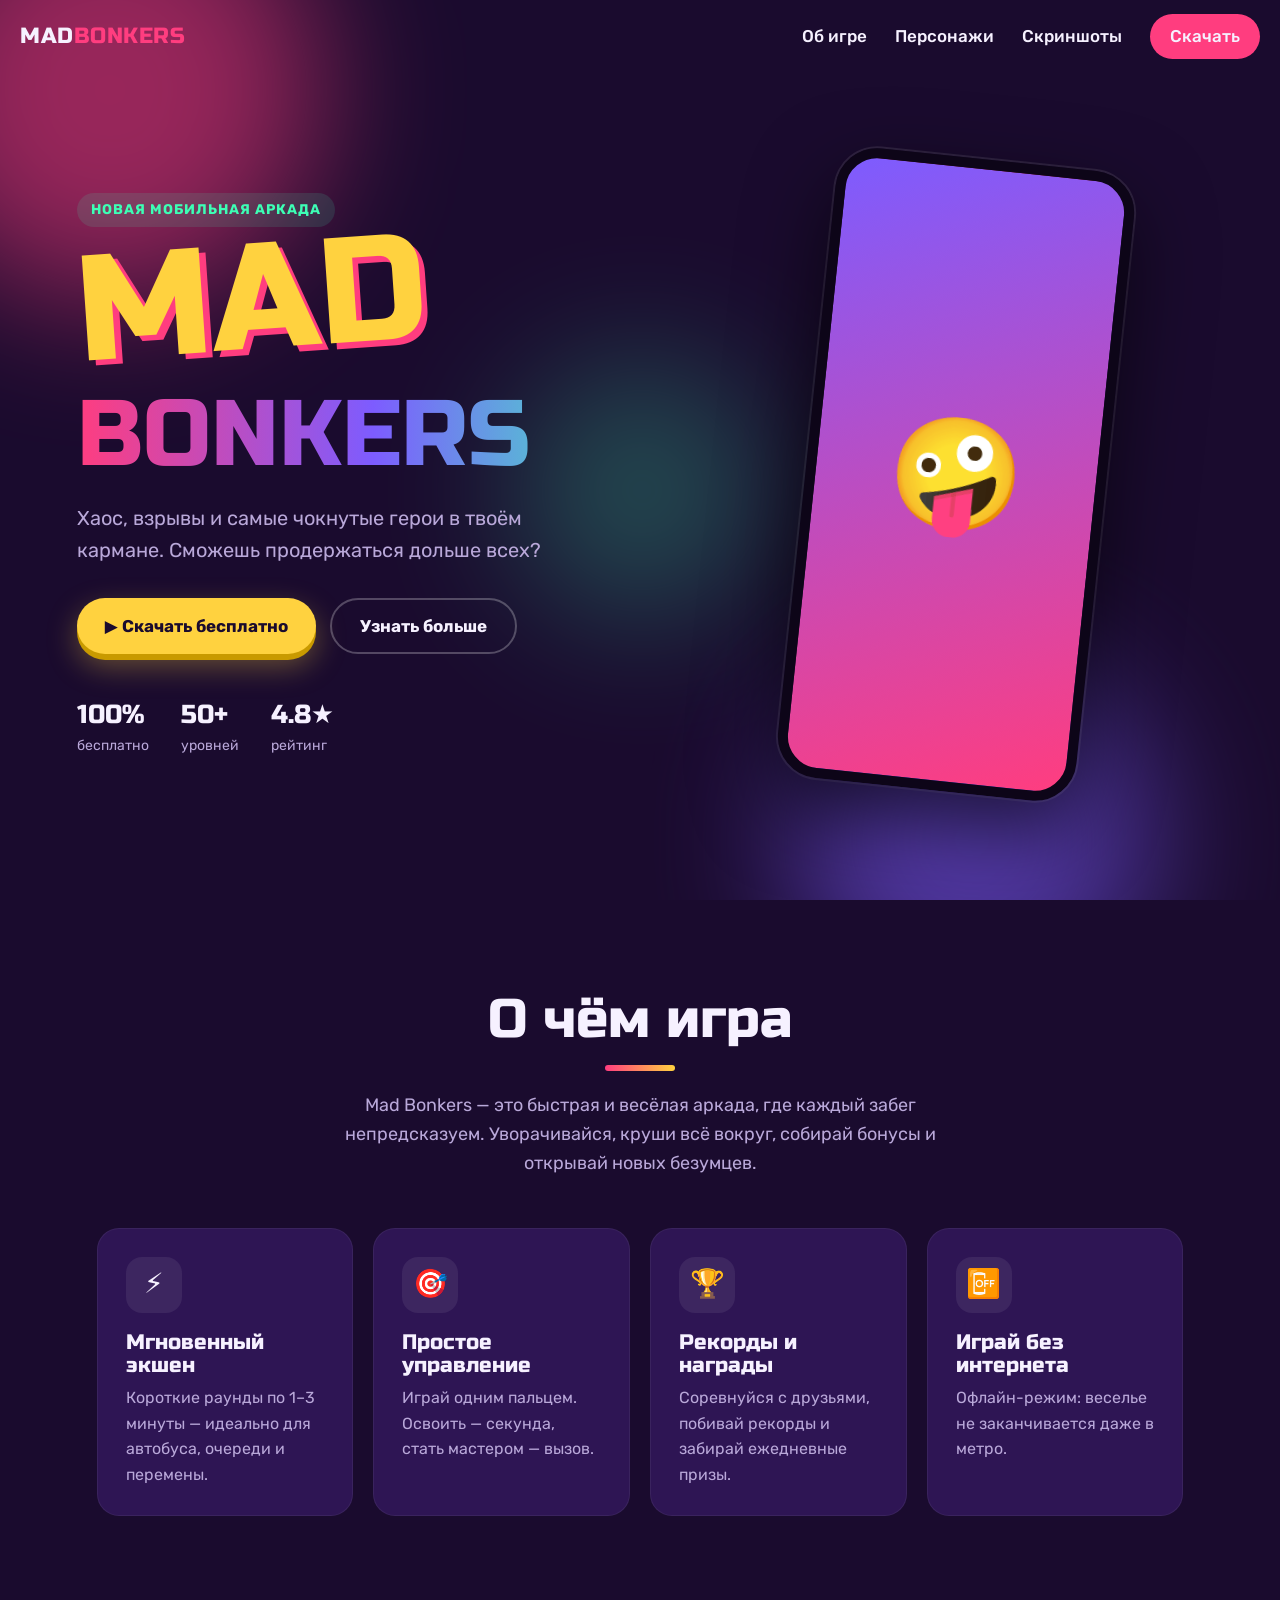
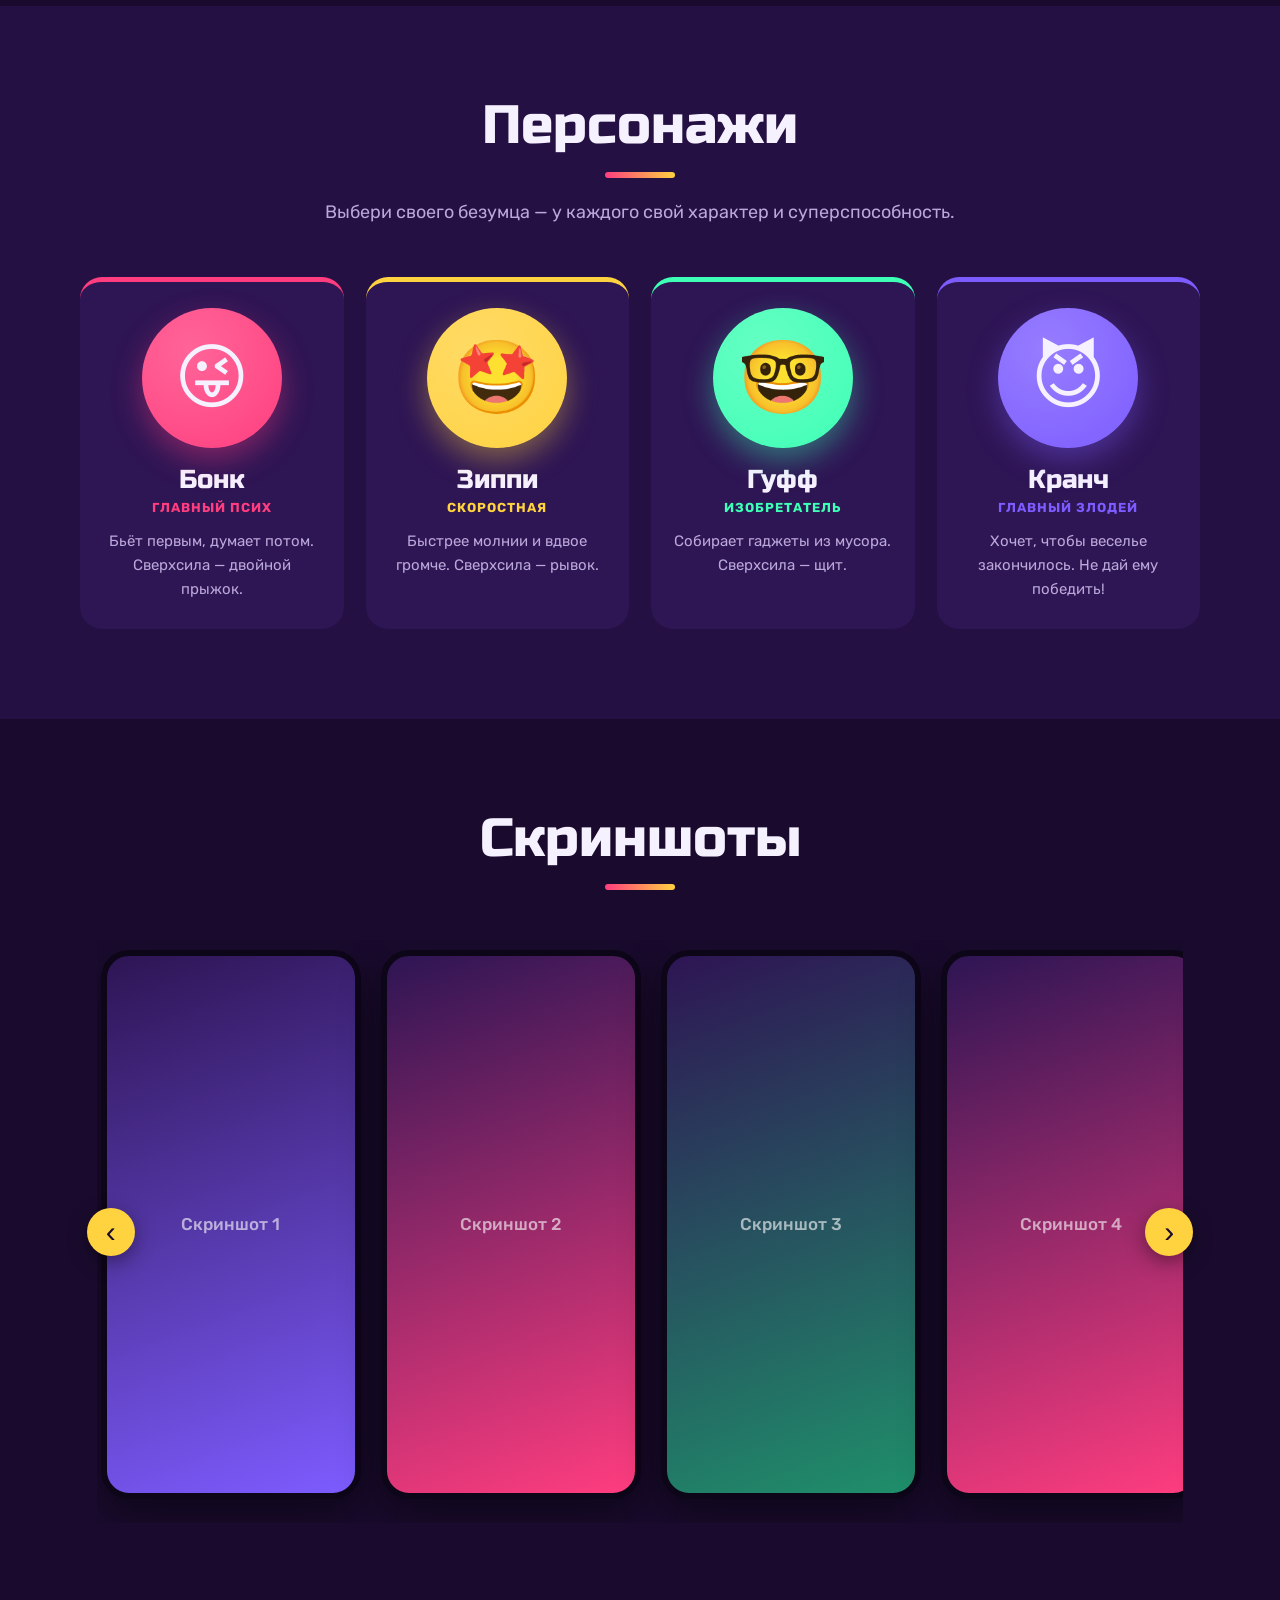
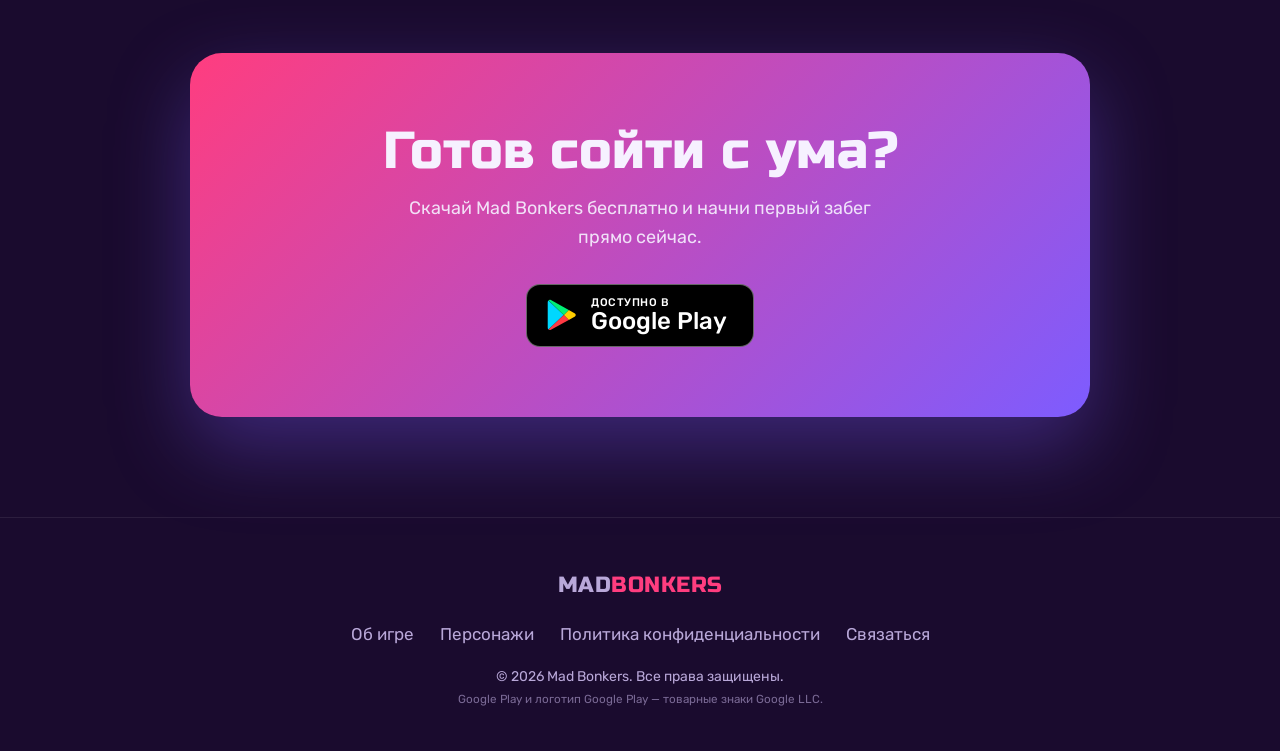
==== index.html @ 16b17f23 "Лендинг Mad Bonkers Co-Authored-By: Claude Opus 5.5 <noreply@anthropic.com>" ====
<!doctype html>
<html lang="ru">
<head>
  <meta charset="utf-8">
  <meta name="viewport" content="width=device-width, initial-scale=1, viewport-fit=cover">
  <title>Mad Bonkers — безумная мобильная игра</title>
  <meta name="description" content="Mad Bonkers — сумасшедшая аркада для телефона. Скачай бесплатно в Google Play!">
  <meta name="theme-color" content="#1a0b2e">

  <!-- Превью при отправке ссылки в мессенджеры -->
  <meta property="og:title" content="Mad Bonkers">
  <meta property="og:description" content="Сумасшедшая аркада для телефона. Скачай бесплатно!">
  <meta property="og:type" content="website">
  <meta property="og:image" content="assets/og.jpg">

  <link rel="icon" href="assets/icon.png">
  <link rel="preconnect" href="https://fonts.googleapis.com">
  <link rel="preconnect" href="https://fonts.gstatic.com" crossorigin>
  <link href="https://fonts.googleapis.com/css2?family=Russo+One&family=Rubik:wght@400;500;700&display=swap" rel="stylesheet">
  <link rel="stylesheet" href="style.css">
</head>
<body>

  <!-- ===== Шапка ===== -->
  <header class="nav" id="nav">
    <a href="#top" class="nav__logo">MAD<span>BONKERS</span></a>
    <button class="nav__burger" id="burger" aria-label="Меню" aria-expanded="false">
      <span></span><span></span><span></span>
    </button>
    <nav class="nav__links" id="navLinks">
      <a href="#about">Об игре</a>
      <a href="#characters">Персонажи</a>
      <a href="#screens">Скриншоты</a>
      <a href="#download" class="nav__cta">Скачать</a>
    </nav>
  </header>

  <main id="top">

    <!-- ===== Главный экран ===== -->
    <section class="hero">
      <div class="hero__bg" aria-hidden="true">
        <span class="blob b1"></span><span class="blob b2"></span><span class="blob b3"></span>
      </div>
      <div class="hero__content">
        <p class="tag">Новая мобильная аркада</p>
        <h1 class="hero__title">
          <span class="t1">MAD</span>
          <span class="t2">BONKERS</span>
        </h1>
        <p class="hero__sub">Хаос, взрывы и самые чокнутые герои в твоём кармане. Сможешь продержаться дольше всех?</p>
        <div class="hero__actions">
          <a class="btn btn--primary js-play" href="#" target="_blank" rel="noopener">▶ Скачать бесплатно</a>
          <a class="btn btn--ghost" href="#about">Узнать больше</a>
        </div>
        <ul class="hero__stats">
          <li><b>100%</b>бесплатно</li>
          <li><b>50+</b>уровней</li>
          <li><b>4.8★</b>рейтинг</li>
        </ul>
      </div>
      <div class="hero__phone" aria-hidden="true">
        <div class="phone">
          <img src="assets/screen1.jpg" alt="" class="js-img">
          <div class="phone__ph">🤪</div>
        </div>
      </div>
    </section>

    <!-- ===== Об игре ===== -->
    <section class="section" id="about">
      <h2 class="section__title reveal">О чём игра</h2>
      <p class="section__lead reveal">Mad Bonkers — это быстрая и весёлая аркада, где каждый забег непредсказуем. Уворачивайся, круши всё вокруг, собирай бонусы и открывай новых безумцев.</p>
      <div class="features">
        <article class="feature reveal">
          <div class="feature__icon">⚡</div>
          <h3>Мгновенный экшен</h3>
          <p>Короткие раунды по 1–3 минуты — идеально для автобуса, очереди и перемены.</p>
        </article>
        <article class="feature reveal">
          <div class="feature__icon">🎯</div>
          <h3>Простое управление</h3>
          <p>Играй одним пальцем. Освоить — секунда, стать мастером — вызов.</p>
        </article>
        <article class="feature reveal">
          <div class="feature__icon">🏆</div>
          <h3>Рекорды и награды</h3>
          <p>Соревнуйся с друзьями, побивай рекорды и забирай ежедневные призы.</p>
        </article>
        <article class="feature reveal">
          <div class="feature__icon">📴</div>
          <h3>Играй без интернета</h3>
          <p>Офлайн-режим: веселье не заканчивается даже в метро.</p>
        </article>
      </div>
    </section>

    <!-- ===== Персонажи ===== -->
    <section class="section section--alt" id="characters">
      <h2 class="section__title reveal">Персонажи</h2>
      <p class="section__lead reveal">Выбери своего безумца — у каждого свой характер и суперспособность.</p>
      <div class="chars">
        <article class="char reveal" style="--c:#ff3d7f">
          <div class="char__pic"><img src="assets/char1.png" alt="Бонк" class="js-img"><span>😜</span></div>
          <h3>Бонк</h3>
          <p class="char__role">Главный псих</p>
          <p>Бьёт первым, думает потом. Сверхсила — двойной прыжок.</p>
        </article>
        <article class="char reveal" style="--c:#ffd23f">
          <div class="char__pic"><img src="assets/char2.png" alt="Зиппи" class="js-img"><span>🤩</span></div>
          <h3>Зиппи</h3>
          <p class="char__role">Скоростная</p>
          <p>Быстрее молнии и вдвое громче. Сверхсила — рывок.</p>
        </article>
        <article class="char reveal" style="--c:#3dffb5">
          <div class="char__pic"><img src="assets/char3.png" alt="Гуфф" class="js-img"><span>🤓</span></div>
          <h3>Гуфф</h3>
          <p class="char__role">Изобретатель</p>
          <p>Собирает гаджеты из мусора. Сверхсила — щит.</p>
        </article>
        <article class="char reveal" style="--c:#7d5cff">
          <div class="char__pic"><img src="assets/char4.png" alt="Кранч" class="js-img"><span>😈</span></div>
          <h3>Кранч</h3>
          <p class="char__role">Главный злодей</p>
          <p>Хочет, чтобы веселье закончилось. Не дай ему победить!</p>
        </article>
      </div>
    </section>

    <!-- ===== Скриншоты ===== -->
    <section class="section" id="screens">
      <h2 class="section__title reveal">Скриншоты</h2>
      <div class="gallery-wrap">
        <button class="gallery__btn prev" aria-label="Назад">‹</button>
        <div class="gallery" id="gallery">
          <figure class="shot"><img src="assets/screen1.jpg" alt="Скриншот 1" loading="lazy" class="js-img"><span>Скриншот 1</span></figure>
          <figure class="shot"><img src="assets/screen2.jpg" alt="Скриншот 2" loading="lazy" class="js-img"><span>Скриншот 2</span></figure>
          <figure class="shot"><img src="assets/screen3.jpg" alt="Скриншот 3" loading="lazy" class="js-img"><span>Скриншот 3</span></figure>
          <figure class="shot"><img src="assets/screen4.jpg" alt="Скриншот 4" loading="lazy" class="js-img"><span>Скриншот 4</span></figure>
          <figure class="shot"><img src="assets/screen5.jpg" alt="Скриншот 5" loading="lazy" class="js-img"><span>Скриншот 5</span></figure>
        </div>
        <button class="gallery__btn next" aria-label="Вперёд">›</button>
      </div>
    </section>

    <!-- ===== Скачать ===== -->
    <section class="download" id="download">
      <div class="download__card reveal">
        <h2>Готов сойти с ума?</h2>
        <p>Скачай Mad Bonkers бесплатно и начни первый забег прямо сейчас.</p>
        <a class="gplay js-play" href="#" target="_blank" rel="noopener" aria-label="Скачать в Google Play">
          <svg viewBox="0 0 24 26" aria-hidden="true">
            <path fill="#00d7fe" d="M1 1.2 13.4 13 1 24.8c-.4-.3-.6-.8-.6-1.4V2.6c0-.6.2-1.1.6-1.4z"/>
            <path fill="#ffce00" d="m17.5 17.1-4.1-4.1 4.1-4.1 4.7 2.7c1.3.8 1.3 2 0 2.8z"/>
            <path fill="#ff3a44" d="M17.5 17.1 13.4 13 1 24.8c.5.5 1.2.5 2 .1z"/>
            <path fill="#00f076" d="M17.5 8.9 3 .9C2.2.5 1.5.6 1 1.1L13.4 13z"/>
          </svg>
          <span><small>ДОСТУПНО В</small>Google Play</span>
        </a>
      </div>
    </section>
  </main>

  <!-- ===== Подвал ===== -->
  <footer class="footer">
    <div class="footer__logo">MAD<span>BONKERS</span></div>
    <nav class="footer__links">
      <a href="#about">Об игре</a>
      <a href="#characters">Персонажи</a>
      <a href="privacy.html">Политика конфиденциальности</a>
      <a href="mailto:hello@example.com">Связаться</a>
    </nav>
    <p class="footer__copy">© <span id="year"></span> Mad Bonkers. Все права защищены.<br>
      <small>Google Play и логотип Google Play — товарные знаки Google LLC.</small></p>
  </footer>

  <script src="script.js" defer></script>
</body>
</html>
---- style.css ----
/* ========== Mad Bonkers — стили ========== */
:root {
  --bg: #1a0b2e;
  --bg-2: #241042;
  --card: #2e1554;
  --text: #f6f1ff;
  --muted: #b9a8d9;
  --pink: #ff3d7f;
  --yellow: #ffd23f;
  --mint: #3dffb5;
  --violet: #7d5cff;
  --radius: 22px;
  --head: "Russo One", system-ui, sans-serif;
  --body: "Rubik", system-ui, -apple-system, "Segoe UI", sans-serif;
}

*, *::before, *::after { box-sizing: border-box; }
html { scroll-behavior: smooth; scroll-padding-top: 72px; }
body {
  margin: 0;
  background: var(--bg);
  color: var(--text);
  font: 400 17px/1.6 var(--body);
  -webkit-font-smoothing: antialiased;
  overflow-x: hidden;
}
img { max-width: 100%; display: block; }
a { color: inherit; text-decoration: none; }
h1, h2, h3 { font-family: var(--head); font-weight: 400; line-height: 1.1; margin: 0; }

/* ---------- Кнопки ---------- */
.btn {
  display: inline-flex; align-items: center; justify-content: center; gap: .5em;
  padding: 16px 28px; border-radius: 999px;
  font: 700 17px var(--body);
  transition: transform .15s ease, box-shadow .15s ease, background .15s;
  -webkit-tap-highlight-color: transparent;
}
.btn:active { transform: scale(.96); }
.btn--primary {
  background: var(--yellow); color: #1a0b2e;
  box-shadow: 0 6px 0 #c99a00, 0 12px 30px rgba(255, 210, 63, .35);
}
.btn--primary:hover { transform: translateY(-2px); }
.btn--ghost { border: 2px solid rgba(255,255,255,.25); }
.btn--ghost:hover { background: rgba(255,255,255,.08); }

/* ---------- Навигация ---------- */
.nav {
  position: fixed; inset: 0 0 auto 0; z-index: 50;
  display: flex; align-items: center; justify-content: space-between;
  padding: 14px 20px;
  transition: background .25s, box-shadow .25s;
}
.nav.is-scrolled {
  background: rgba(26, 11, 46, .85);
  backdrop-filter: blur(12px); -webkit-backdrop-filter: blur(12px);
  box-shadow: 0 1px 0 rgba(255,255,255,.08);
}
.nav__logo, .footer__logo { font-family: var(--head); font-size: 22px; letter-spacing: .5px; }
.nav__logo span, .footer__logo span { color: var(--pink); }
.nav__links { display: flex; gap: 28px; align-items: center; font-weight: 500; }
.nav__links a:not(.nav__cta):hover { color: var(--yellow); }
.nav__cta { background: var(--pink); padding: 9px 20px; border-radius: 999px; }
.nav__burger { display: none; }

@media (max-width: 760px) {
  .nav__burger {
    display: flex; flex-direction: column; gap: 5px;
    background: none; border: 0; padding: 8px; cursor: pointer;
  }
  .nav__burger span { width: 26px; height: 3px; background: var(--text); border-radius: 3px; transition: .25s; }
  .nav__burger[aria-expanded="true"] span:nth-child(1) { transform: translateY(8px) rotate(45deg); }
  .nav__burger[aria-expanded="true"] span:nth-child(2) { opacity: 0; }
  .nav__burger[aria-expanded="true"] span:nth-child(3) { transform: translateY(-8px) rotate(-45deg); }
  .nav__links {
    position: fixed; inset: 64px 12px auto 12px;
    flex-direction: column; gap: 4px; padding: 12px;
    background: var(--card); border-radius: var(--radius);
    box-shadow: 0 20px 50px rgba(0,0,0,.5);
    opacity: 0; transform: translateY(-10px); pointer-events: none;
    transition: .2s;
  }
  .nav__links.is-open { opacity: 1; transform: none; pointer-events: auto; }
  .nav__links a { width: 100%; text-align: center; padding: 14px; border-radius: 14px; font-size: 18px; }
}

/* ---------- Главный экран ---------- */
.hero {
  position: relative; min-height: 100svh;
  display: grid; grid-template-columns: 1.2fr 1fr; align-items: center; gap: 40px;
  padding: 110px max(20px, 6vw) 60px;
  overflow: hidden;
}
.hero__bg { position: absolute; inset: 0; z-index: -1; }
.blob { position: absolute; border-radius: 50%; filter: blur(70px); opacity: .55; animation: float 12s ease-in-out infinite; }
.b1 { width: 420px; height: 420px; background: var(--pink); top: -120px; left: -100px; }
.b2 { width: 360px; height: 360px; background: var(--violet); bottom: -120px; right: 10%; animation-delay: -4s; }
.b3 { width: 260px; height: 260px; background: var(--mint); top: 40%; left: 40%; opacity: .25; animation-delay: -8s; }
@keyframes float {
  0%, 100% { transform: translate(0, 0) scale(1); }
  50% { transform: translate(30px, -30px) scale(1.1); }
}

.tag {
  display: inline-block; margin: 0 0 18px;
  padding: 6px 14px; border-radius: 999px;
  background: rgba(61, 255, 181, .12); color: var(--mint);
  font-weight: 700; font-size: 14px; text-transform: uppercase; letter-spacing: 1px;
}
.hero__title { font-size: clamp(64px, 13vw, 150px); line-height: .9; }
.hero__title span { display: block; }
.t1 { color: var(--yellow); transform: rotate(-4deg); transform-origin: left; text-shadow: 6px 6px 0 var(--pink); }
.t2 {
  background: linear-gradient(90deg, var(--pink), var(--violet), var(--mint));
  -webkit-background-clip: text; background-clip: text; color: transparent;
  font-size: .62em; margin-top: .15em;
}
.hero__sub { color: var(--muted); font-size: clamp(17px, 2.2vw, 20px); max-width: 520px; margin: 24px 0 32px; }
.hero__actions { display: flex; flex-wrap: wrap; gap: 14px; }
.hero__stats { list-style: none; display: flex; gap: 32px; padding: 0; margin: 40px 0 0; }
.hero__stats li { color: var(--muted); font-size: 14px; }
.hero__stats b { display: block; font-family: var(--head); font-weight: 400; font-size: 26px; color: var(--text); }

.hero__phone { display: flex; justify-content: center; }
.phone {
  position: relative; width: min(300px, 70vw); aspect-ratio: 9 / 19;
  border-radius: 42px; border: 10px solid #0d0518;
  background: linear-gradient(160deg, var(--violet), var(--pink));
  box-shadow: 0 30px 80px rgba(0,0,0,.6), 0 0 0 2px rgba(255,255,255,.1);
  overflow: hidden; transform: rotate(6deg);
  animation: bob 5s ease-in-out infinite;
}
.phone img { position: absolute; inset: 0; width: 100%; height: 100%; object-fit: cover; z-index: 1; }
.phone__ph { position: absolute; inset: 0; display: grid; place-items: center; font-size: 110px; }
@keyframes bob {
  0%, 100% { transform: rotate(6deg) translateY(0); }
  50% { transform: rotate(4deg) translateY(-16px); }
}

@media (max-width: 860px) {
  .hero { grid-template-columns: 1fr; text-align: center; padding-top: 100px; }
  .hero__sub { margin-inline: auto; }
  .hero__actions, .hero__stats { justify-content: center; }
  .hero__phone { order: -1; }
  .hero { gap: 24px; padding-top: 84px; }
  .phone { width: min(130px, 34vw); border-width: 7px; border-radius: 28px; }
  .phone__ph { font-size: 60px; }
  .hero__sub { margin: 18px auto 24px; }
  .hero__stats { margin-top: 28px; }
  .t1 { transform-origin: center; }
  .hero__stats { gap: 22px; }
}
@media (max-width: 420px) {
  .hero__actions .btn { width: 100%; }
}

/* ---------- Секции ---------- */
.section { padding: 90px max(20px, 6vw); max-width: 1240px; margin: 0 auto; }
.section--alt { max-width: none; background: var(--bg-2); }
.section--alt > * { max-width: 1120px; margin-inline: auto; }
.section__title { font-size: clamp(34px, 6vw, 54px); text-align: center; }
.section__title::after {
  content: ""; display: block; width: 70px; height: 6px; margin: 16px auto 0;
  border-radius: 6px; background: linear-gradient(90deg, var(--pink), var(--yellow));
}
.section__lead { text-align: center; color: var(--muted); max-width: 640px; margin: 20px auto 50px; font-size: 18px; }

/* Об игре */
.features { display: grid; grid-template-columns: repeat(auto-fit, minmax(230px, 1fr)); gap: 20px; }
.feature {
  background: var(--card); border-radius: var(--radius); padding: 28px;
  border: 1px solid rgba(255,255,255,.06);
  transition: transform .2s, border-color .2s;
}
.feature:hover { transform: translateY(-6px); border-color: rgba(255, 210, 63, .4); }
.feature__icon {
  width: 56px; height: 56px; display: grid; place-items: center; font-size: 28px;
  border-radius: 16px; background: rgba(255,255,255,.07); margin-bottom: 18px;
}
.feature h3 { font-size: 21px; margin-bottom: 8px; }
.feature p { margin: 0; color: var(--muted); font-size: 16px; }

/* Персонажи */
.chars { display: grid; grid-template-columns: repeat(auto-fit, minmax(220px, 1fr)); gap: 22px; }
.char {
  position: relative; text-align: center; padding: 26px 22px 28px;
  background: var(--card); border-radius: var(--radius);
  border-top: 5px solid var(--c);
  transition: transform .2s;
}
.char:hover { transform: translateY(-6px) rotate(-1deg); }
.char__pic {
  position: relative; width: 140px; height: 140px; margin: 0 auto 18px;
  border-radius: 50%; display: grid; place-items: center;
  background: radial-gradient(circle at 35% 30%, color-mix(in srgb, var(--c) 80%, white), var(--c));
  box-shadow: 0 12px 30px color-mix(in srgb, var(--c) 40%, transparent);
  font-size: 72px; overflow: hidden;
}
.char__pic img { position: absolute; inset: 0; width: 100%; height: 100%; object-fit: cover; z-index: 1; }
.char h3 { font-size: 26px; }
.char__role { color: var(--c); font-weight: 700; margin: 4px 0 10px; text-transform: uppercase; font-size: 13px; letter-spacing: 1px; }
.char p:last-child { margin: 0; color: var(--muted); font-size: 15px; }

/* Скриншоты */
.gallery-wrap { position: relative; margin-top: 50px; }
.gallery {
  display: flex; gap: 20px; overflow-x: auto;
  scroll-snap-type: x mandatory; scroll-behavior: smooth;
  padding: 10px 4px 24px; scrollbar-width: none;
}
.gallery::-webkit-scrollbar { display: none; }
.shot {
  flex: 0 0 auto; width: clamp(200px, 60vw, 260px); aspect-ratio: 9 / 19; margin: 0;
  position: relative; scroll-snap-align: center;
  border-radius: 28px; overflow: hidden;
  border: 6px solid #0d0518;
  background: linear-gradient(160deg, var(--card), var(--violet));
  box-shadow: 0 16px 40px rgba(0,0,0,.45);
  display: grid; place-items: center;
}
.shot:nth-child(2n) { background: linear-gradient(160deg, var(--card), var(--pink)); }
.shot:nth-child(3n) { background: linear-gradient(160deg, var(--card), #1f8f6a); }
.shot img { position: absolute; inset: 0; width: 100%; height: 100%; object-fit: cover; z-index: 1; }
.shot span { color: rgba(255,255,255,.6); font-weight: 500; }
.gallery__btn {
  position: absolute; top: 50%; z-index: 2; translate: 0 -50%;
  width: 48px; height: 48px; border-radius: 50%; border: 0; cursor: pointer;
  background: var(--yellow); color: #1a0b2e; font-size: 30px; line-height: 1;
  box-shadow: 0 6px 20px rgba(0,0,0,.4);
}
.gallery__btn.prev { left: -10px; }
.gallery__btn.next { right: -10px; }
@media (max-width: 760px) { .gallery__btn { display: none; } }

/* Скачать */
.download { padding: 40px max(20px, 6vw) 100px; }
.download__card {
  max-width: 900px; margin: 0 auto; text-align: center;
  padding: clamp(40px, 7vw, 70px) 24px; border-radius: 32px;
  background: linear-gradient(135deg, var(--pink), var(--violet));
  box-shadow: 0 30px 80px rgba(125, 92, 255, .35);
}
.download__card h2 { font-size: clamp(32px, 6vw, 52px); }
.download__card p { font-size: 18px; margin: 14px auto 32px; max-width: 480px; opacity: .9; }
.gplay {
  display: inline-flex; align-items: center; gap: 14px;
  background: #000; color: #fff; padding: 12px 26px 12px 20px; border-radius: 14px;
  border: 1px solid rgba(255,255,255,.4);
  transition: transform .15s, box-shadow .15s;
}
.gplay:hover { transform: translateY(-3px); box-shadow: 0 12px 30px rgba(0,0,0,.45); }
.gplay:active { transform: scale(.97); }
.gplay svg { width: 30px; height: 32px; }
.gplay span { display: flex; flex-direction: column; text-align: left; font: 500 24px/1.05 var(--body); }
.gplay small { font-size: 11px; letter-spacing: .5px; }

/* ---------- Подвал ---------- */
.footer {
  text-align: center; padding: 50px 20px calc(40px + env(safe-area-inset-bottom));
  border-top: 1px solid rgba(255,255,255,.08); color: var(--muted);
}
.footer__links { display: flex; flex-wrap: wrap; justify-content: center; gap: 10px 26px; margin: 18px 0; }
.footer__links a:hover { color: var(--yellow); }
.footer__copy { font-size: 14px; margin: 0; }
.footer__copy small { opacity: .6; }

/* ---------- Появление при скролле ---------- */
.reveal { opacity: 0; transform: translateY(30px); transition: opacity .6s ease, transform .6s ease; }
.reveal.is-visible { opacity: 1; transform: none; }

@media (prefers-reduced-motion: reduce) {
  *, *::before, *::after { animation: none !important; transition: none !important; }
  html { scroll-behavior: auto; }
  .reveal { opacity: 1; transform: none; }
}
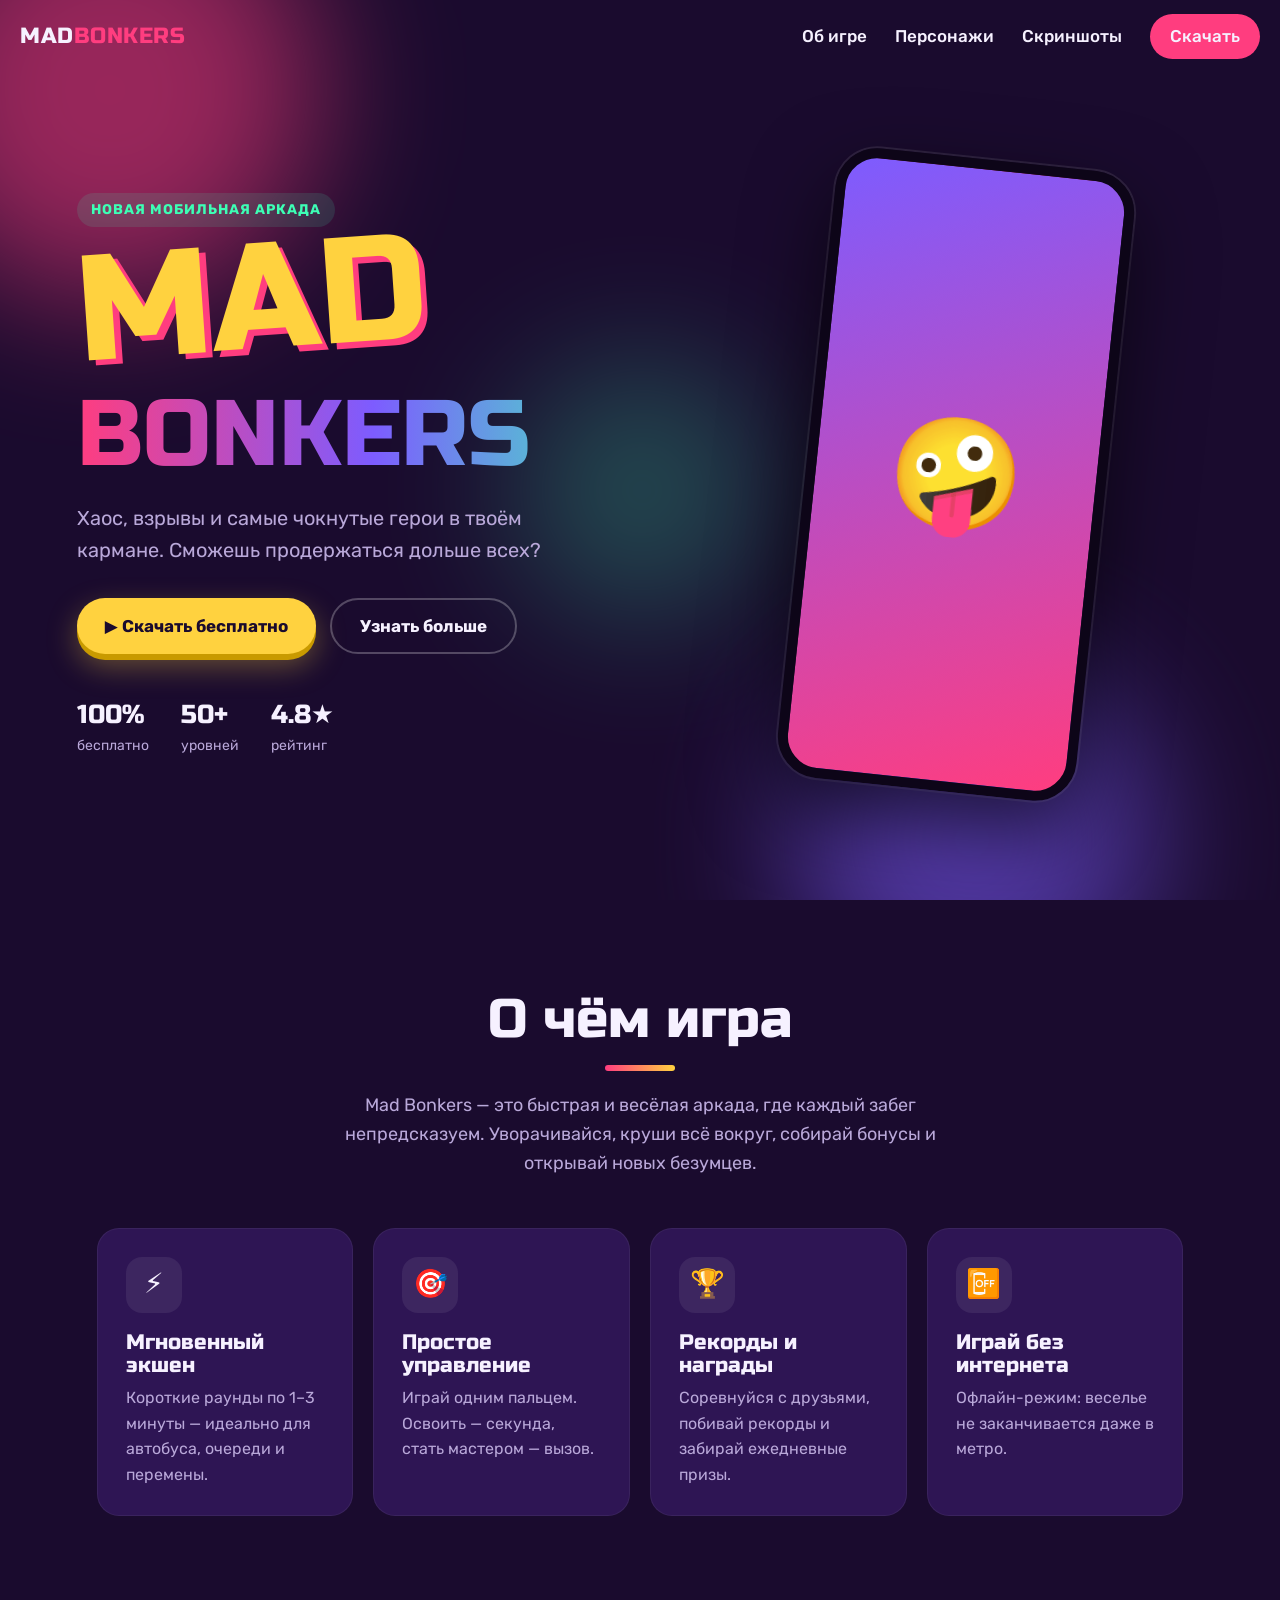
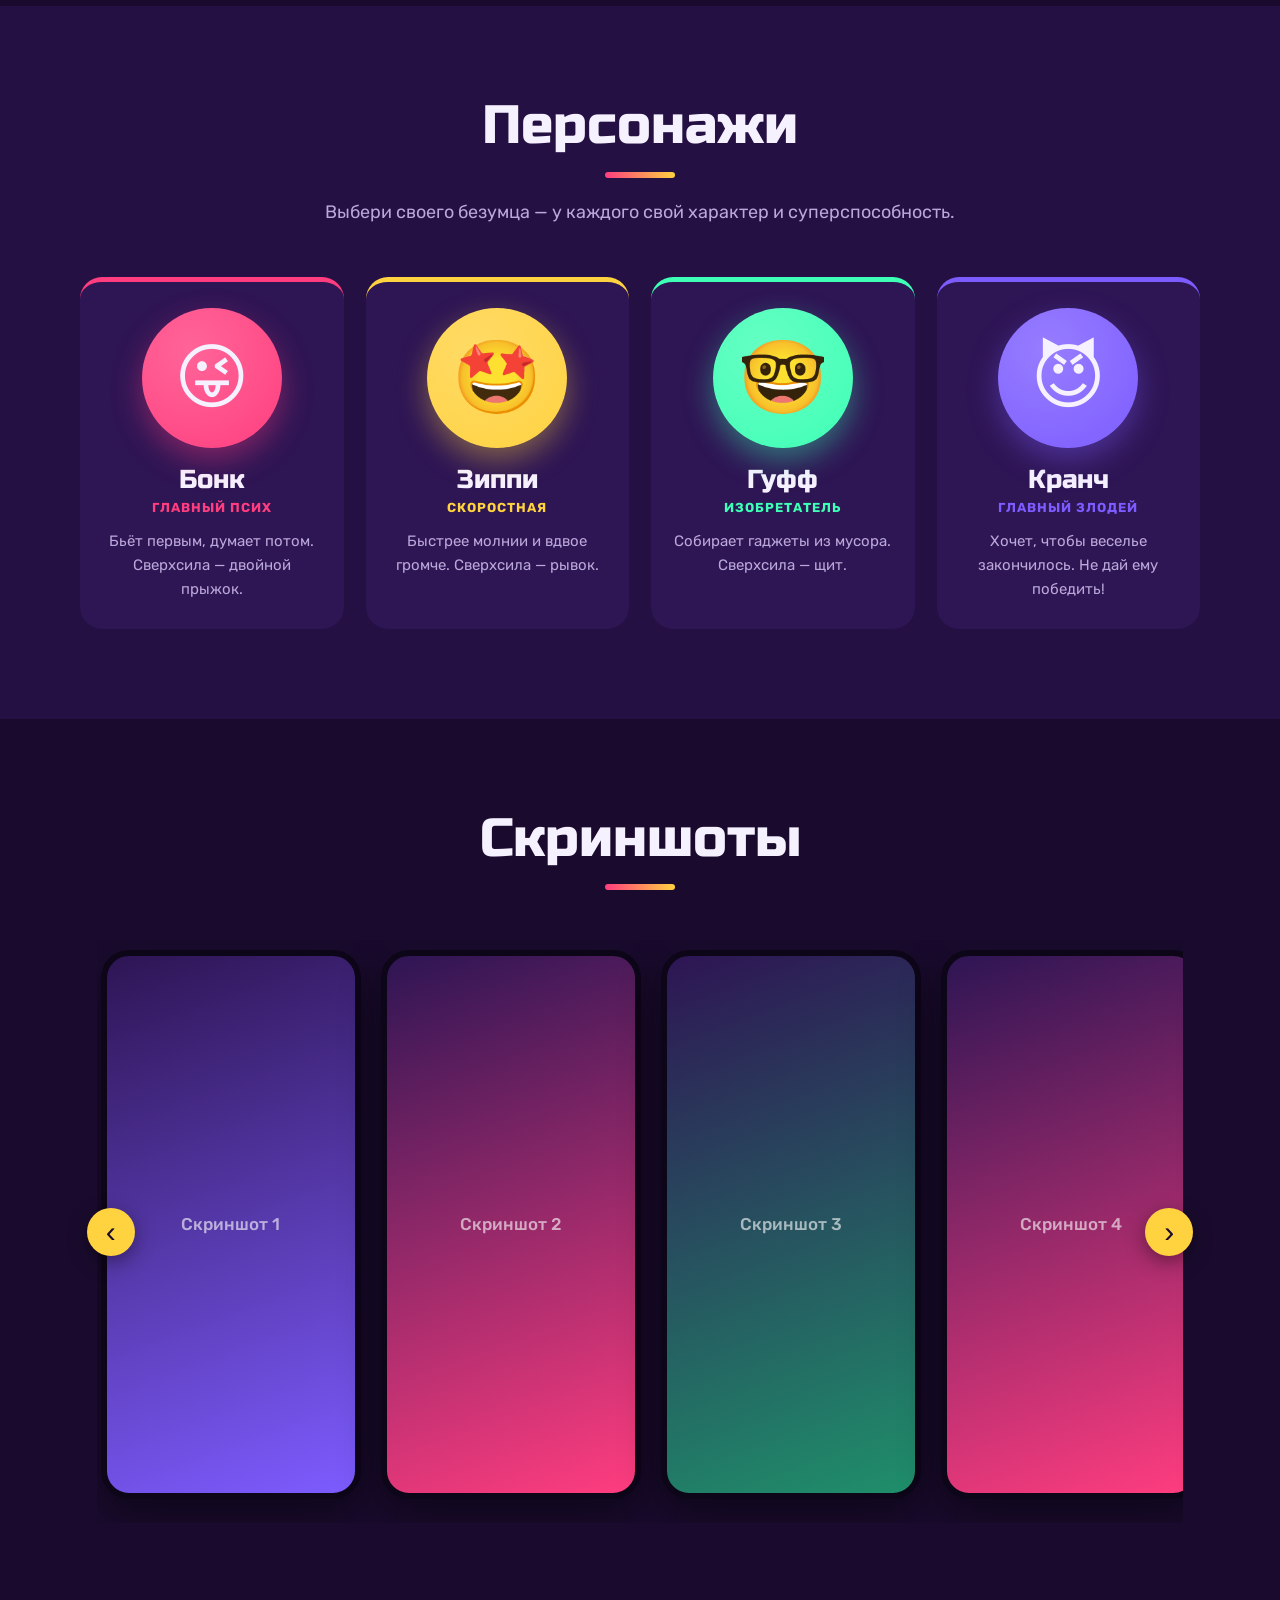
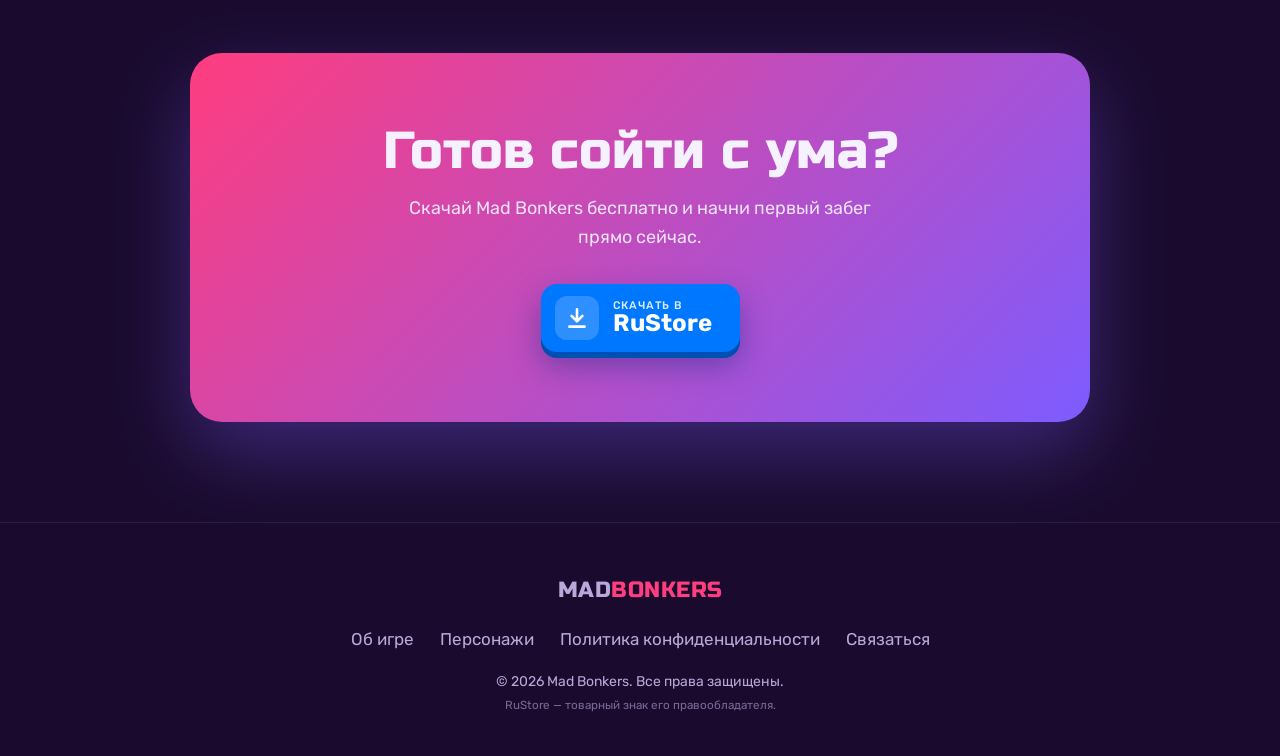
==== commit fe5c2d20: "Заменить Google Play на RuStore Co-Authored-By: Claude Opus 5.5 <noreply@anthropic.com>" ====
--- a/index.html
+++ b/index.html
@@ -4,7 +4,7 @@
   <meta charset="utf-8">
   <meta name="viewport" content="width=device-width, initial-scale=1, viewport-fit=cover">
   <title>Mad Bonkers — безумная мобильная игра</title>
-  <meta name="description" content="Mad Bonkers — сумасшедшая аркада для телефона. Скачай бесплатно в Google Play!">
+  <meta name="description" content="Mad Bonkers — сумасшедшая аркада для телефона. Скачай бесплатно в RuStore!">
   <meta name="theme-color" content="#1a0b2e">
 
   <!-- Превью при отправке ссылки в мессенджеры -->
@@ -148,14 +148,11 @@
       <div class="download__card reveal">
         <h2>Готов сойти с ума?</h2>
         <p>Скачай Mad Bonkers бесплатно и начни первый забег прямо сейчас.</p>
-        <a class="gplay js-play" href="#" target="_blank" rel="noopener" aria-label="Скачать в Google Play">
-          <svg viewBox="0 0 24 26" aria-hidden="true">
-            <path fill="#00d7fe" d="M1 1.2 13.4 13 1 24.8c-.4-.3-.6-.8-.6-1.4V2.6c0-.6.2-1.1.6-1.4z"/>
-            <path fill="#ffce00" d="m17.5 17.1-4.1-4.1 4.1-4.1 4.7 2.7c1.3.8 1.3 2 0 2.8z"/>
-            <path fill="#ff3a44" d="M17.5 17.1 13.4 13 1 24.8c.5.5 1.2.5 2 .1z"/>
-            <path fill="#00f076" d="M17.5 8.9 3 .9C2.2.5 1.5.6 1 1.1L13.4 13z"/>
+        <a class="store js-play" href="#" target="_blank" rel="noopener" aria-label="Скачать в RuStore">
+          <svg viewBox="0 0 24 24" aria-hidden="true">
+            <path fill="none" stroke="#fff" stroke-width="2.4" stroke-linecap="round" stroke-linejoin="round" d="M12 4v11m-5-5 5 5 5-5M5 20h14"/>
           </svg>
-          <span><small>ДОСТУПНО В</small>Google Play</span>
+          <span><small>СКАЧАТЬ В</small>RuStore</span>
         </a>
       </div>
     </section>
@@ -171,7 +168,7 @@
       <a href="mailto:hello@example.com">Связаться</a>
     </nav>
     <p class="footer__copy">© <span id="year"></span> Mad Bonkers. Все права защищены.<br>
-      <small>Google Play и логотип Google Play — товарные знаки Google LLC.</small></p>
+      <small>RuStore — товарный знак его правообладателя.</small></p>
   </footer>
 
   <script src="script.js" defer></script>
--- a/style.css
+++ b/style.css
@@ -243,17 +243,20 @@
 }
 .download__card h2 { font-size: clamp(32px, 6vw, 52px); }
 .download__card p { font-size: 18px; margin: 14px auto 32px; max-width: 480px; opacity: .9; }
-.gplay {
+.store {
   display: inline-flex; align-items: center; gap: 14px;
-  background: #000; color: #fff; padding: 12px 26px 12px 20px; border-radius: 14px;
-  border: 1px solid rgba(255,255,255,.4);
+  background: #0077ff; color: #fff; padding: 12px 28px 12px 14px; border-radius: 16px;
+  box-shadow: 0 6px 0 #0050b3, 0 14px 30px rgba(0, 40, 120, .4);
   transition: transform .15s, box-shadow .15s;
 }
-.gplay:hover { transform: translateY(-3px); box-shadow: 0 12px 30px rgba(0,0,0,.45); }
-.gplay:active { transform: scale(.97); }
-.gplay svg { width: 30px; height: 32px; }
-.gplay span { display: flex; flex-direction: column; text-align: left; font: 500 24px/1.05 var(--body); }
-.gplay small { font-size: 11px; letter-spacing: .5px; }
+.store:hover { transform: translateY(-3px); }
+.store:active { transform: scale(.97); }
+.store svg {
+  width: 44px; height: 44px; padding: 9px; border-radius: 12px;
+  background: rgba(255,255,255,.18);
+}
+.store span { display: flex; flex-direction: column; text-align: left; font: 700 24px/1.05 var(--body); }
+.store small { font-size: 11px; font-weight: 500; letter-spacing: .8px; opacity: .85; }
 
 /* ---------- Подвал ---------- */
 .footer {
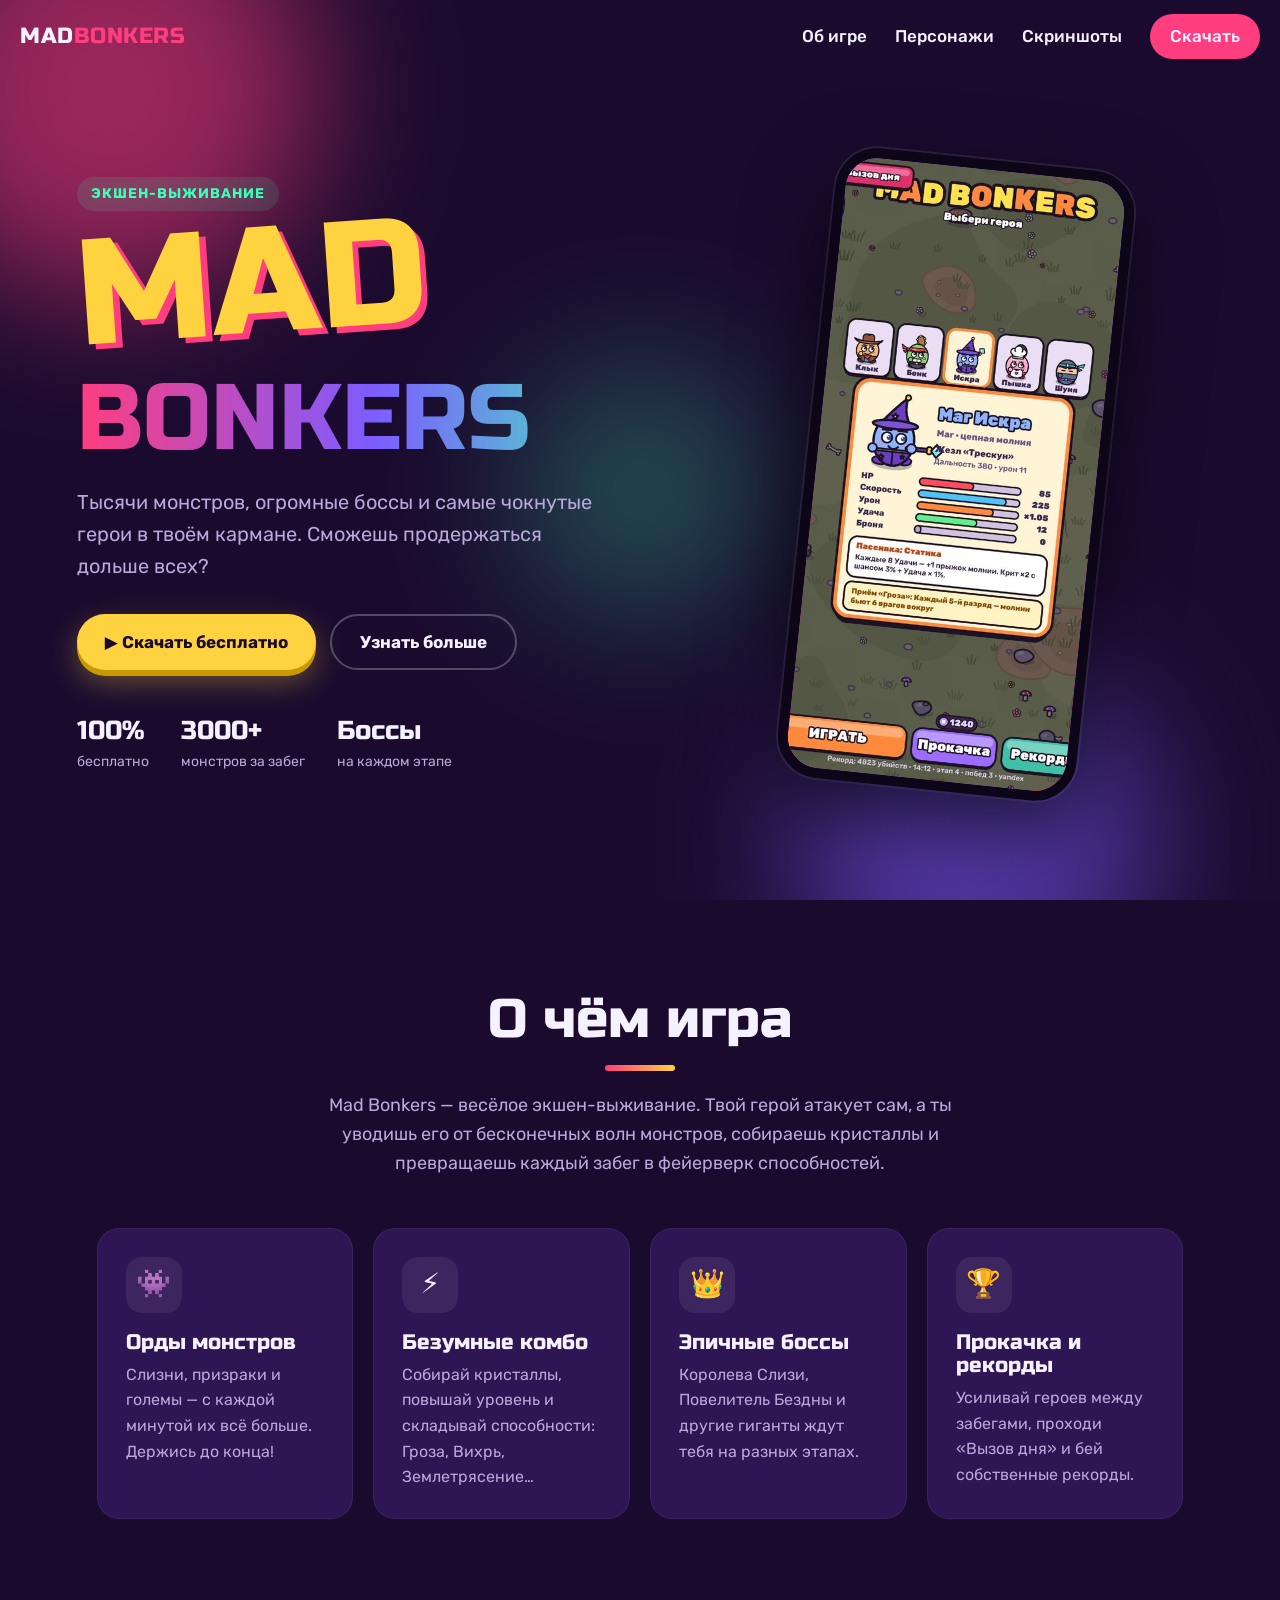
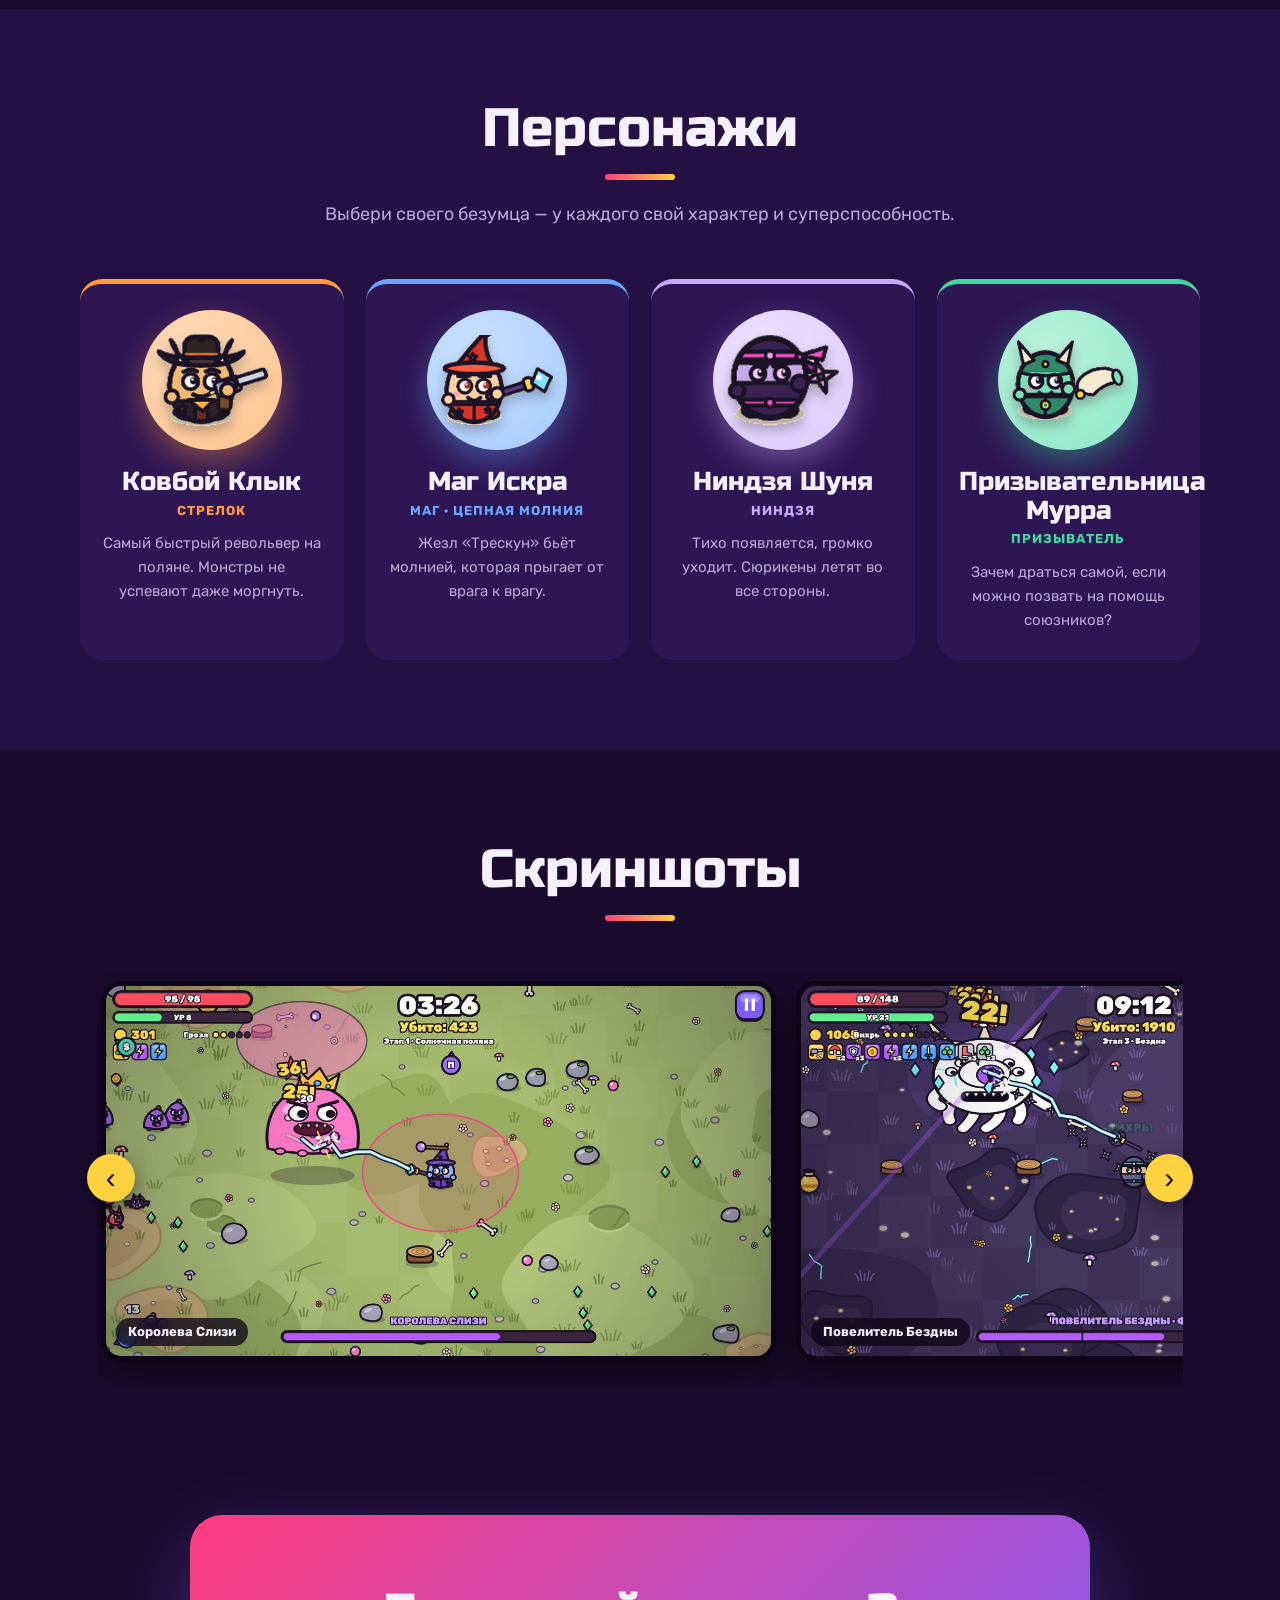
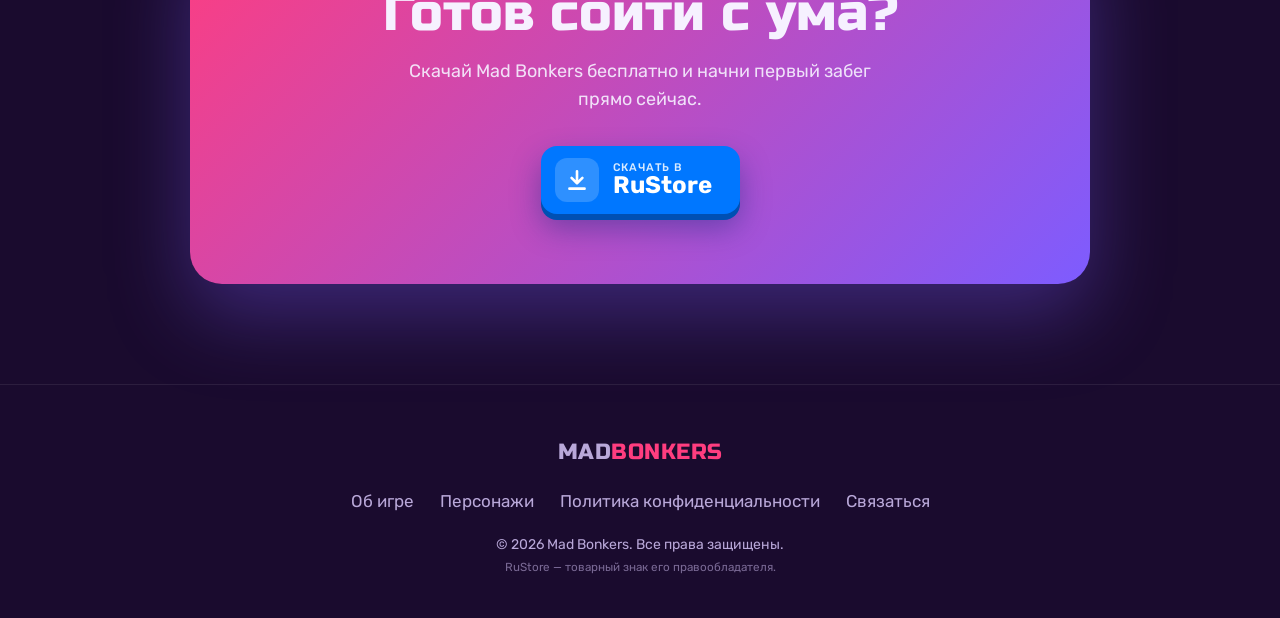
==== commit 65467eb1: "Настоящие персонажи, скриншоты и описание игры Co-Authored-By: Claude Opus 5.5 <noreply@anthropic.co" ====
--- a/index.html
+++ b/index.html
@@ -43,25 +43,25 @@
         <span class="blob b1"></span><span class="blob b2"></span><span class="blob b3"></span>
       </div>
       <div class="hero__content">
-        <p class="tag">Новая мобильная аркада</p>
+        <p class="tag">Экшен-выживание</p>
         <h1 class="hero__title">
           <span class="t1">MAD</span>
           <span class="t2">BONKERS</span>
         </h1>
-        <p class="hero__sub">Хаос, взрывы и самые чокнутые герои в твоём кармане. Сможешь продержаться дольше всех?</p>
+        <p class="hero__sub">Тысячи монстров, огромные боссы и самые чокнутые герои в твоём кармане. Сможешь продержаться дольше всех?</p>
         <div class="hero__actions">
           <a class="btn btn--primary js-play" href="#" target="_blank" rel="noopener">▶ Скачать бесплатно</a>
           <a class="btn btn--ghost" href="#about">Узнать больше</a>
         </div>
         <ul class="hero__stats">
           <li><b>100%</b>бесплатно</li>
-          <li><b>50+</b>уровней</li>
-          <li><b>4.8★</b>рейтинг</li>
+          <li><b>3000+</b>монстров за забег</li>
+          <li><b>Боссы</b>на каждом этапе</li>
         </ul>
       </div>
       <div class="hero__phone" aria-hidden="true">
         <div class="phone">
-          <img src="assets/screen1.jpg" alt="" class="js-img">
+          <img src="assets/hero-screen.jpg" alt="" class="js-img">
           <div class="phone__ph">🤪</div>
         </div>
       </div>
@@ -70,27 +70,27 @@
     <!-- ===== Об игре ===== -->
     <section class="section" id="about">
       <h2 class="section__title reveal">О чём игра</h2>
-      <p class="section__lead reveal">Mad Bonkers — это быстрая и весёлая аркада, где каждый забег непредсказуем. Уворачивайся, круши всё вокруг, собирай бонусы и открывай новых безумцев.</p>
+      <p class="section__lead reveal">Mad Bonkers — весёлое экшен-выживание. Твой герой атакует сам, а ты уводишь его от бесконечных волн монстров, собираешь кристаллы и превращаешь каждый забег в фейерверк способностей.</p>
       <div class="features">
         <article class="feature reveal">
-          <div class="feature__icon">⚡</div>
-          <h3>Мгновенный экшен</h3>
-          <p>Короткие раунды по 1–3 минуты — идеально для автобуса, очереди и перемены.</p>
+          <div class="feature__icon">👾</div>
+          <h3>Орды монстров</h3>
+          <p>Слизни, призраки и големы — с каждой минутой их всё больше. Держись до конца!</p>
         </article>
         <article class="feature reveal">
-          <div class="feature__icon">🎯</div>
-          <h3>Простое управление</h3>
-          <p>Играй одним пальцем. Освоить — секунда, стать мастером — вызов.</p>
+          <div class="feature__icon">⚡</div>
+          <h3>Безумные комбо</h3>
+          <p>Собирай кристаллы, повышай уровень и складывай способности: Гроза, Вихрь, Землетрясение…</p>
+        </article>
+        <article class="feature reveal">
+          <div class="feature__icon">👑</div>
+          <h3>Эпичные боссы</h3>
+          <p>Королева Слизи, Повелитель Бездны и другие гиганты ждут тебя на разных этапах.</p>
         </article>
         <article class="feature reveal">
           <div class="feature__icon">🏆</div>
-          <h3>Рекорды и награды</h3>
-          <p>Соревнуйся с друзьями, побивай рекорды и забирай ежедневные призы.</p>
-        </article>
-        <article class="feature reveal">
-          <div class="feature__icon">📴</div>
-          <h3>Играй без интернета</h3>
-          <p>Офлайн-режим: веселье не заканчивается даже в метро.</p>
+          <h3>Прокачка и рекорды</h3>
+          <p>Усиливай героев между забегами, проходи «Вызов дня» и бей собственные рекорды.</p>
         </article>
       </div>
     </section>
@@ -100,29 +100,29 @@
       <h2 class="section__title reveal">Персонажи</h2>
       <p class="section__lead reveal">Выбери своего безумца — у каждого свой характер и суперспособность.</p>
       <div class="chars">
-        <article class="char reveal" style="--c:#ff3d7f">
-          <div class="char__pic"><img src="assets/char1.png" alt="Бонк" class="js-img"><span>😜</span></div>
-          <h3>Бонк</h3>
-          <p class="char__role">Главный псих</p>
-          <p>Бьёт первым, думает потом. Сверхсила — двойной прыжок.</p>
+        <article class="char reveal" style="--c:#ff9a3d">
+          <div class="char__pic"><img src="assets/char1.png" alt="Ковбой Клык" class="js-img"><span>🤠</span></div>
+          <h3>Ковбой Клык</h3>
+          <p class="char__role">Стрелок</p>
+          <p>Самый быстрый револьвер на поляне. Монстры не успевают даже моргнуть.</p>
         </article>
-        <article class="char reveal" style="--c:#ffd23f">
-          <div class="char__pic"><img src="assets/char2.png" alt="Зиппи" class="js-img"><span>🤩</span></div>
-          <h3>Зиппи</h3>
-          <p class="char__role">Скоростная</p>
-          <p>Быстрее молнии и вдвое громче. Сверхсила — рывок.</p>
+        <article class="char reveal" style="--c:#6aa8ff">
+          <div class="char__pic"><img src="assets/char2.png" alt="Маг Искра" class="js-img"><span>🧙</span></div>
+          <h3>Маг Искра</h3>
+          <p class="char__role">Маг · цепная молния</p>
+          <p>Жезл «Трескун» бьёт молнией, которая прыгает от врага к врагу.</p>
         </article>
-        <article class="char reveal" style="--c:#3dffb5">
-          <div class="char__pic"><img src="assets/char3.png" alt="Гуфф" class="js-img"><span>🤓</span></div>
-          <h3>Гуфф</h3>
-          <p class="char__role">Изобретатель</p>
-          <p>Собирает гаджеты из мусора. Сверхсила — щит.</p>
+        <article class="char reveal" style="--c:#c9a8ff">
+          <div class="char__pic"><img src="assets/char3.png" alt="Ниндзя Шуня" class="js-img"><span>🥷</span></div>
+          <h3>Ниндзя Шуня</h3>
+          <p class="char__role">Ниндзя</p>
+          <p>Тихо появляется, громко уходит. Сюрикены летят во все стороны.</p>
         </article>
-        <article class="char reveal" style="--c:#7d5cff">
-          <div class="char__pic"><img src="assets/char4.png" alt="Кранч" class="js-img"><span>😈</span></div>
-          <h3>Кранч</h3>
-          <p class="char__role">Главный злодей</p>
-          <p>Хочет, чтобы веселье закончилось. Не дай ему победить!</p>
+        <article class="char reveal" style="--c:#3dd9a0">
+          <div class="char__pic"><img src="assets/char4.png" alt="Призывательница Мурра" class="js-img"><span>🐉</span></div>
+          <h3>Призывательница Мурра</h3>
+          <p class="char__role">Призыватель</p>
+          <p>Зачем драться самой, если можно позвать на помощь союзников?</p>
         </article>
       </div>
     </section>
@@ -133,11 +133,10 @@
       <div class="gallery-wrap">
         <button class="gallery__btn prev" aria-label="Назад">‹</button>
         <div class="gallery" id="gallery">
-          <figure class="shot"><img src="assets/screen1.jpg" alt="Скриншот 1" loading="lazy" class="js-img"><span>Скриншот 1</span></figure>
-          <figure class="shot"><img src="assets/screen2.jpg" alt="Скриншот 2" loading="lazy" class="js-img"><span>Скриншот 2</span></figure>
-          <figure class="shot"><img src="assets/screen3.jpg" alt="Скриншот 3" loading="lazy" class="js-img"><span>Скриншот 3</span></figure>
-          <figure class="shot"><img src="assets/screen4.jpg" alt="Скриншот 4" loading="lazy" class="js-img"><span>Скриншот 4</span></figure>
-          <figure class="shot"><img src="assets/screen5.jpg" alt="Скриншот 5" loading="lazy" class="js-img"><span>Скриншот 5</span></figure>
+          <figure class="shot"><img src="assets/shot1.jpg" alt="Битва с Королевой Слизи на Солнечной поляне" loading="lazy" width="1280" height="720"><figcaption>Королева Слизи</figcaption></figure>
+          <figure class="shot"><img src="assets/shot2.jpg" alt="Ниндзя против Повелителя Бездны" loading="lazy" width="1280" height="720"><figcaption>Повелитель Бездны</figcaption></figure>
+          <figure class="shot"><img src="assets/shot3.jpg" alt="Орда монстров на поздней стадии забега" loading="lazy" width="1280" height="720"><figcaption>Орда на 10-й минуте</figcaption></figure>
+          <figure class="shot shot--tall"><img src="assets/hero-screen.jpg" alt="Экран выбора героя" loading="lazy" width="540" height="960"><figcaption>Выбор героя</figcaption></figure>
         </div>
         <button class="gallery__btn next" aria-label="Вперёд">›</button>
       </div>
--- a/style.css
+++ b/style.css
@@ -197,7 +197,15 @@
   box-shadow: 0 12px 30px color-mix(in srgb, var(--c) 40%, transparent);
   font-size: 72px; overflow: hidden;
 }
-.char__pic img { position: absolute; inset: 0; width: 100%; height: 100%; object-fit: cover; z-index: 1; }
+.char__pic img {
+  position: absolute; inset: 14px; width: calc(100% - 28px); height: calc(100% - 28px);
+  object-fit: contain; z-index: 1;
+  filter: drop-shadow(0 6px 6px rgba(0,0,0,.25));
+  transition: transform .25s;
+}
+.char:hover .char__pic img { transform: scale(1.08) rotate(-4deg); }
+.char__pic:has(img) span { display: none; }
+.char__pic { background: radial-gradient(circle at 35% 30%, color-mix(in srgb, var(--c) 35%, white), color-mix(in srgb, var(--c) 60%, white)); }
 .char h3 { font-size: 26px; }
 .char__role { color: var(--c); font-weight: 700; margin: 4px 0 10px; text-transform: uppercase; font-size: 13px; letter-spacing: 1px; }
 .char p:last-child { margin: 0; color: var(--muted); font-size: 15px; }
@@ -210,19 +218,25 @@
   padding: 10px 4px 24px; scrollbar-width: none;
 }
 .gallery::-webkit-scrollbar { display: none; }
+/* Горизонтальные кадры 16:9 одной высоты; вертикальный (.shot--tall) — той же высоты, но уже */
 .shot {
-  flex: 0 0 auto; width: clamp(200px, 60vw, 260px); aspect-ratio: 9 / 19; margin: 0;
+  --h: clamp(180px, 48vw, 380px);
+  flex: 0 0 auto; height: var(--h); aspect-ratio: 16 / 9; margin: 0;
+  max-width: calc(100vw - 56px);
   position: relative; scroll-snap-align: center;
-  border-radius: 28px; overflow: hidden;
-  border: 6px solid #0d0518;
-  background: linear-gradient(160deg, var(--card), var(--violet));
+  border-radius: 20px; overflow: hidden;
+  border: 5px solid #0d0518;
+  background: var(--card);
   box-shadow: 0 16px 40px rgba(0,0,0,.45);
-  display: grid; place-items: center;
-}
-.shot:nth-child(2n) { background: linear-gradient(160deg, var(--card), var(--pink)); }
-.shot:nth-child(3n) { background: linear-gradient(160deg, var(--card), #1f8f6a); }
-.shot img { position: absolute; inset: 0; width: 100%; height: 100%; object-fit: cover; z-index: 1; }
-.shot span { color: rgba(255,255,255,.6); font-weight: 500; }
+}
+.shot--tall { aspect-ratio: 9 / 16; }
+.shot img { width: 100%; height: 100%; object-fit: cover; }
+.shot figcaption {
+  position: absolute; left: 10px; bottom: 10px;
+  padding: 4px 12px; border-radius: 999px;
+  background: rgba(13, 5, 24, .75); backdrop-filter: blur(6px);
+  font-size: 13px; font-weight: 700;
+}
 .gallery__btn {
   position: absolute; top: 50%; z-index: 2; translate: 0 -50%;
   width: 48px; height: 48px; border-radius: 50%; border: 0; cursor: pointer;
